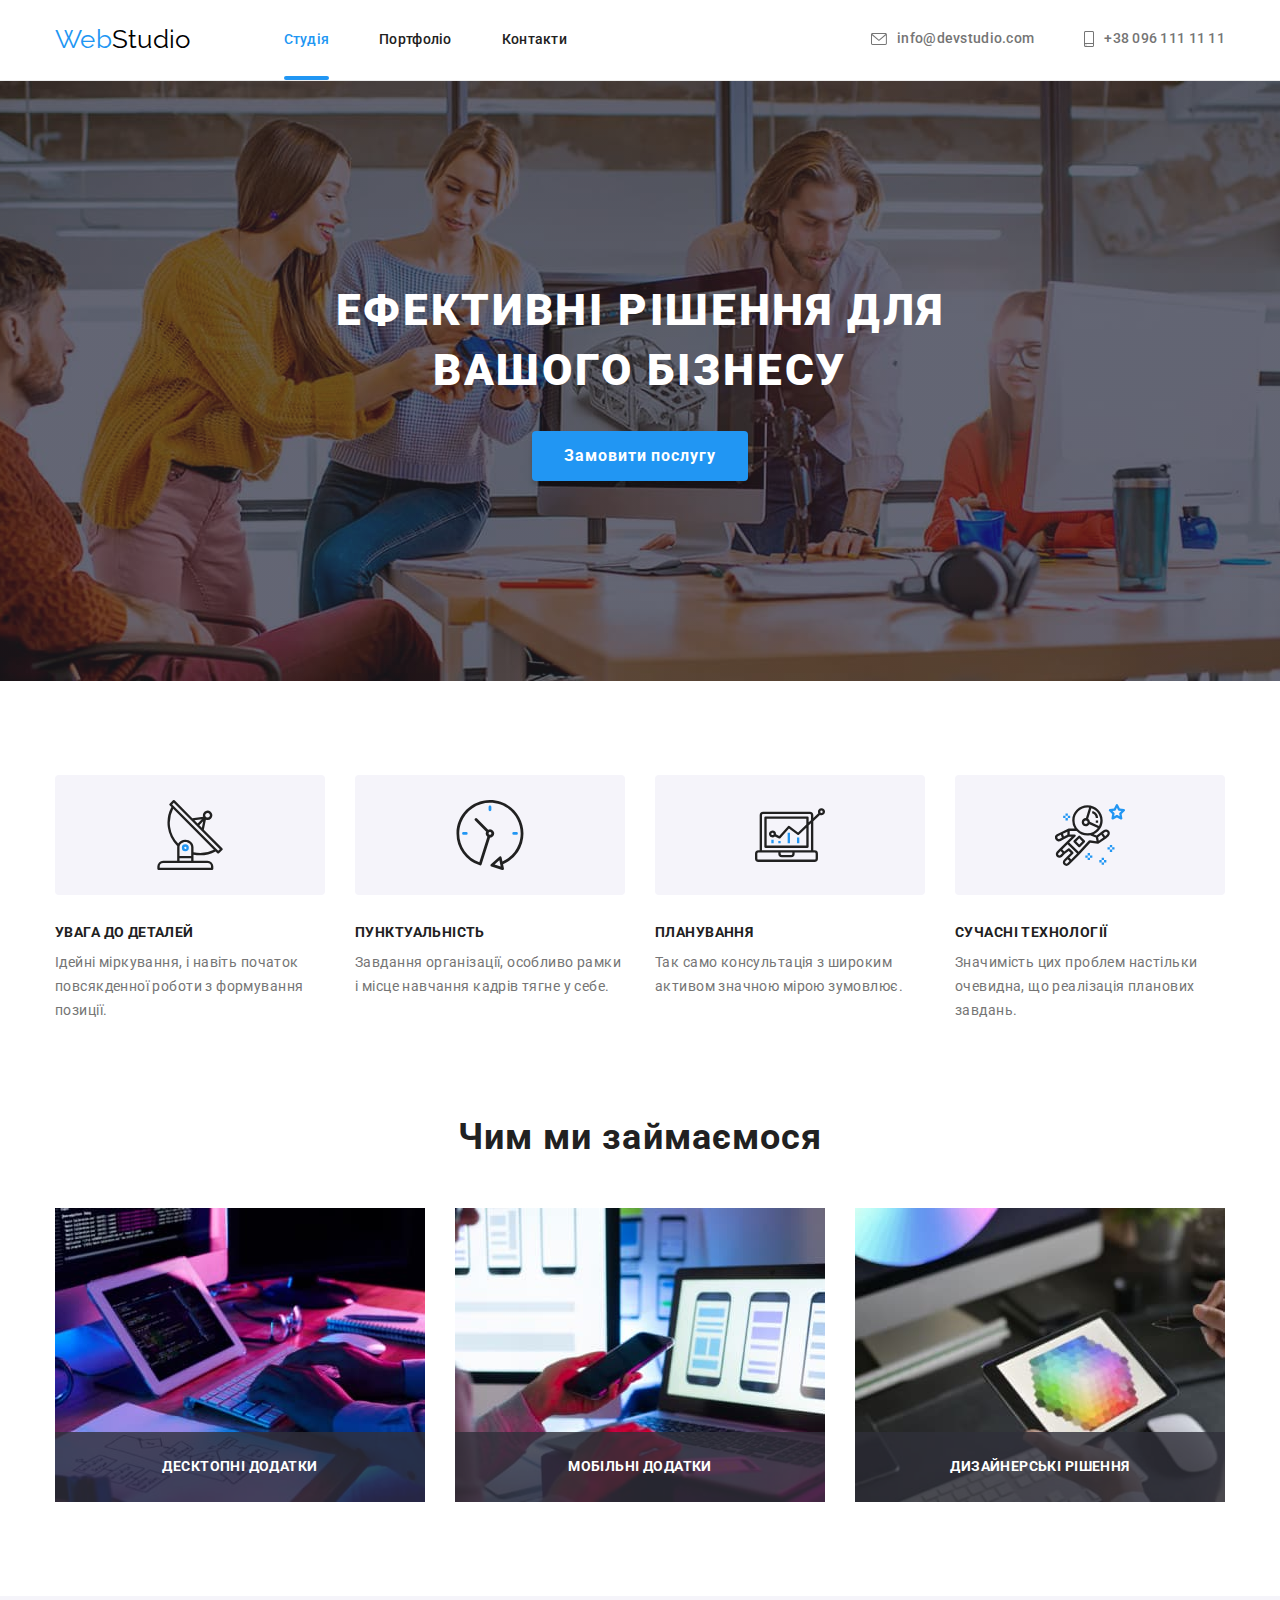
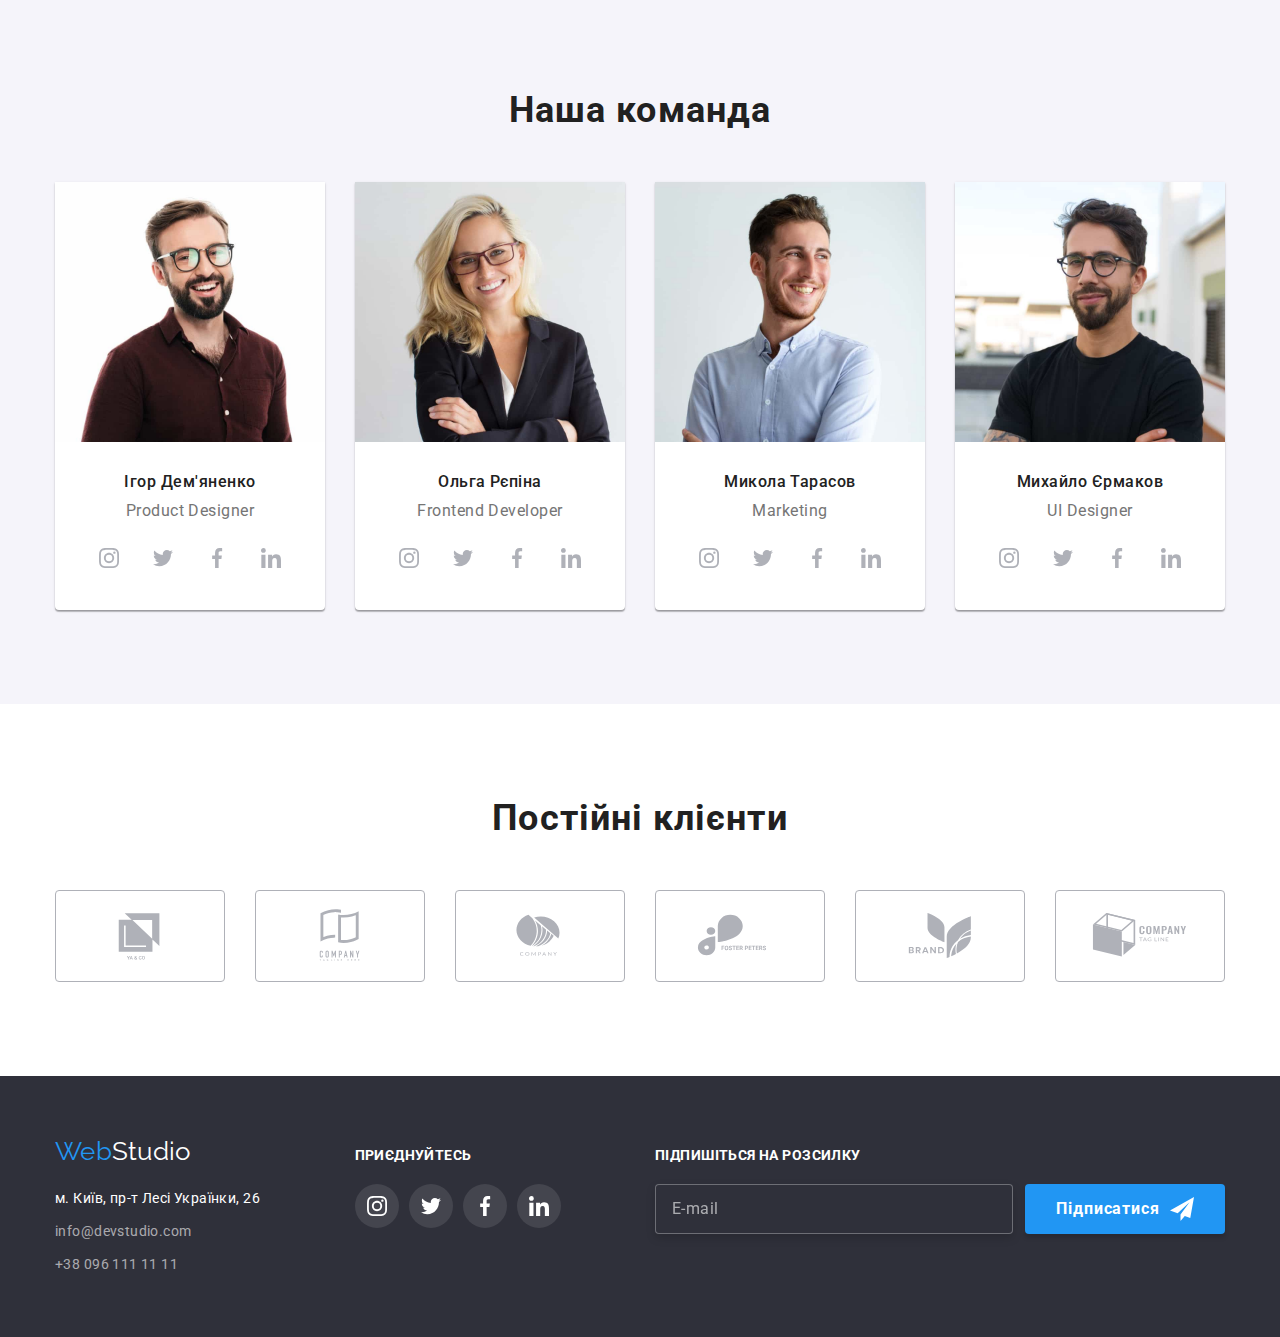
==== index.html @ d21a5d82 "Initial commit" ====
<!DOCTYPE html>
<html lang="uk">
  <head>
    <meta charset="UTF-8" />
    <meta http-equiv="X-UA-Compatible" content="IE=edge" />
    <meta name="viewport" content="width=device-width, initial-scale=1.0" />
    <link rel="preconnect" href="https://fonts.googleapis.com" />
    <link rel="preconnect" href="https://fonts.gstatic.com" crossorigin />
    <link
      href="https://fonts.googleapis.com/css2?family=Raleway:wght@700&family=Roboto:wght@400;500;700;900&display=swap"
      rel="stylesheet"
    />
    <link
      rel="stylesheet"
      href="https://cdn.jsdelivr.net/npm/modern-normalize@1.1.0/modern-normalize.min.css"
    />
    <link rel="stylesheet" href="css/styles.css" />
    <title lang="en">Webstudio</title>
  </head>
  <body>
    <header class="page-header">
      <div class="container header-container">
        <nav class="page-navigation">
          <a class="logo-second logo" href="./index.html"
            ><span class="logo-first">Web</span>Studio</a
          >
          <ul class="site-nav">
            <li class="site-nav-link">
              <a class="nav-link current" href="./index.html">Студія</a>
            </li>
            <li class="site-nav-link">
              <a class="nav-link" href="./portfolio.html">Портфоліо</a>
            </li>
            <li class="site-nav-link">
              <a class="nav-link" href="#contacts">Контакти</a>
            </li>
          </ul>
        </nav>
        <ul class="list contacts-container">
          <li class="auth-nav">
            <a class="contacts contact-mail" href="mailto:info@devstudio.com">
              <svg
                lang="en"
                aria-label="icon envelope"
                class="contacts-list-icon"
                width="16px"
                height="12px"
              >
                <use href="./images/sprite.svg#icon-envelope"></use>
              </svg>
              info@devstudio.com</a
            >
          </li>
          <li class="auth-nav">
            <a class="contacts contact-phone" href="tel:+380961111111">
              <svg
                lang="en"
                aria-label="icon smartphone"
                class="contacts-list-icon"
                width="10px"
                height="16px"
              >
                <use href="./images/sprite.svg#icon-smartphone"></use>
              </svg>
              +38 096 111 11 11</a
            >
          </li>
        </ul>
      </div>
    </header>
    <!--Основний контент-->
    <main>
      <section class="hero section">
        <div class="container">
          <h1 class="hero-title">Ефективні рішення для вашого бізнесу</h1>
          <button class="button" type="button" data-modal-open>Замовити послугу</button>
      </div>
      </section>
      <section class="benefits section">
        <div class="container">
          <h2 class="visually-hidden">Наші переваги</h2>
          <ul class="list list-benefits">
            <li class="benefits-item">
              <div class="benefits-list-icon">
                <svg
                  lang="en"
                  aria-label="icon antenna"
                  width="70px"
                  height="70px"
                >
                  <use href="./images/sprite.svg#icon-antenna"></use>
                </svg>
              </div>
              <h3 class="feature-title">Увага до деталей</h3>
              <p class="feature-text">
                Ідейні міркування, і навіть початок повсякденної роботи з
                формування позиції.
              </p>
            </li>
            <li class="benefits-item">
              <div class="benefits-list-icon">
                <svg
                  lang="en"
                  aria-label="icon clock"
                  width="70px"
                  height="70px"
                >
                  <use href="./images/sprite.svg#icon-clock"></use>
                </svg>
              </div>
              <h3 class="feature-title">Пунктуальність</h3>
              <p class="feature-text">
                Завдання організації, особливо рамки і місце навчання кадрів
                тягне у себе.
              </p>
            </li>
            <li class="benefits-item">
              <div class="benefits-list-icon">
                <svg
                  lang="en"
                  aria-label="icon diagram"
                  width="70px"
                  height="70px"
                >
                  <use href="./images/sprite.svg#icon-diagram"></use>
                </svg>
              </div>
              <h3 class="feature-title">Планування</h3>
              <p class="feature-text">
                Так само консультація з широким активом значною мірою зумовлює.
              </p>
            </li>
            <li class="benefits-item">
              <div class="benefits-list-icon">
                <svg
                  lang="en"
                  aria-label="icon astronaut"
                  width="70px"
                  height="70px"
                >
                  <use href="./images/sprite.svg#icon-astronaut"></use>
                </svg>
              </div>
              <h3 class="feature-title">Сучасні технології</h3>
              <p class="feature-text">
                Значимість цих проблем настільки очевидна, що реалізація
                планових завдань.
              </p>
            </li>
          </ul>
        </div>
      </section>
      <section class="about section">
        <div class="container">
          <h2 class="section-title">Чим ми займаємося</h2>
          <ul class="list list-about">
            <li class="list-label">
              <div class="label-bg">
                <img
                  class="image"
                  src="./images/img_1.jpg"
                  alt="development"
                  width="370"
                  height="294"
                />
                <p class="label-about">Десктопні додатки</p>
              </div>
            </li>
            <li class="list-label">
              <div class="label-bg">
                <img
                  class="image"
                  src="./images/img_2.jpg"
                  alt="applications"
                  width="370"
                  height="294"
                />
                <p class="label-about">Мобільні додатки</p>
              </div>
            </li>
            <li class="list-label">
              <div class="label-bg"><img
                class="image"
                src="./images/img_3.jpg"
                alt="color_circle"
                width="370"
                height="294"
              />
                <p class="label-about">Дизайнерські рішення</p>
                </div>
            </li>
          </ul>
        </div>
      </section>
      <section class="team section">
        <div class="container">
          <h2 class="section-title section-team">Наша команда</h2>
          <ul class="list team-card">
            <li class="main-title-list">
              <img
                class="img-team"
                src="./images/team_card_1.jpg"
                alt="product_designer"
                width="270"
                height="260"
              />
              <h3 class="list-team">Ігор Дем'яненко</h3>
              <p class="list-item" lang="en">Product Designer</p>
              <ul class="social-list list">
                <li class="social-list-item">
                  <a href="#" class="social-list-link">
                    <svg
                      lang="en"
                      aria-label="instagram icon"
                      class="social-list-icon"
                      width="20px"
                      height="20px"
                    >
                      <use href="./images/sprite.svg#icon-instagram"></use>
                    </svg>
                  </a>
                </li>
                <li class="social-list-item">
                  <a href="#" class="social-list-link">
                    <svg
                      lang="en"
                      aria-label="twitter icon"
                      class="social-list-icon"
                      width="20px"
                      height="20px"
                    >
                      <use href="./images/sprite.svg#icon-twitter"></use>
                    </svg>
                  </a>
                </li>
                <li class="social-list-item">
                  <a href="#" class="social-list-link">
                    <svg
                      lang="en"
                      aria-label="facebook icon"
                      class="social-list-icon"
                      width="20px"
                      height="20px"
                    >
                      <use href="./images/sprite.svg#icon-facebook"></use>
                    </svg>
                  </a>
                </li>
                <li class="social-list-item">
                  <a href="#" class="social-list-link">
                    <svg
                      lang="en"
                      aria-label="linkedin icon"
                      class="social-list-icon"
                      width="20px"
                      height="20px"
                    >
                      <use href="./images/sprite.svg#icon-linkedin"></use>
                    </svg>
                  </a>
                </li>
              </ul>
            </li>
            <li class="main-title-list">
              <img
                class="img-team"
                src="./images/team_card_2.jpg"
                alt="frontend_developer"
                width="270"
                height="260"
              />
              <h3 class="list-team">Ольга Рєпіна</h3>
              <p class="list-item" lang="en">Frontend Developer</p>
              <ul class="social-list list">
                <li class="social-list-item">
                  <a href="#" class="social-list-link">
                    <svg
                      lang="en"
                      aria-label="instagram icon"
                      class="social-list-icon"
                      width="20px"
                      height="20px"
                    >
                      <use href="./images/sprite.svg#icon-instagram"></use>
                    </svg>
                  </a>
                </li>
                <li class="social-list-item">
                  <a href="#" class="social-list-link">
                    <svg
                      lang="en"
                      aria-label="twitter icon"
                      class="social-list-icon"
                      width="20px"
                      height="20px"
                    >
                      <use href="./images/sprite.svg#icon-twitter"></use>
                    </svg>
                  </a>
                </li>
                <li class="social-list-item">
                  <a href="#" class="social-list-link">
                    <svg
                      lang="en"
                      aria-label="facebook icon"
                      class="social-list-icon"
                      width="20px"
                      height="20px"
                    >
                      <use href="./images/sprite.svg#icon-facebook"></use>
                    </svg>
                  </a>
                </li>
                <li class="social-list-item">
                  <a href="#" class="social-list-link">
                    <svg
                      lang="en"
                      aria-label="linkedin icon"
                      class="social-list-icon"
                      width="20px"
                      height="20px"
                    >
                      <use href="./images/sprite.svg#icon-linkedin"></use>
                    </svg>
                  </a>
                </li>
              </ul>
            </li>
            <li class="main-title-list">
              <img
                class="img-team"
                src="./images/team_card_3.jpg"
                alt="marketing"
                width="270"
                height="260"
              />
              <h3 class="list-team">Микола Тарасов</h3>
              <p class="list-item" lang="en">Marketing</p>
              <ul class="social-list list">
                <li class="social-list-item">
                  <a href="#" class="social-list-link">
                    <svg
                      lang="en"
                      aria-label="instagram icon"
                      class="social-list-icon"
                      width="20px"
                      height="20px"
                    >
                      <use href="./images/sprite.svg#icon-instagram"></use>
                    </svg>
                  </a>
                </li>
                <li class="social-list-item">
                  <a href="#" class="social-list-link">
                    <svg
                      lang="en"
                      aria-label="twitter icon"
                      class="social-list-icon"
                      width="20px"
                      height="20px"
                    >
                      <use href="./images/sprite.svg#icon-twitter"></use>
                    </svg>
                  </a>
                </li>
                <li class="social-list-item">
                  <a href="#" class="social-list-link">
                    <svg
                      lang="en"
                      aria-label="facebook icon"
                      class="social-list-icon"
                      width="20px"
                      height="20px"
                    >
                      <use href="./images/sprite.svg#icon-facebook"></use>
                    </svg>
                  </a>
                </li>
                <li class="social-list-item">
                  <a href="#" class="social-list-link">
                    <svg
                      lang="en"
                      aria-label="linkedin icon"
                      class="social-list-icon"
                      width="20px"
                      height="20px"
                    >
                      <use href="./images/sprite.svg#icon-linkedin"></use>
                    </svg>
                  </a>
                </li>
              </ul>
            </li>
            <li class="main-title-list">
              <img
                class="img-team"
                src="./images/team_card_4.jpg"
                alt="ui_designer"
                width="270"
                height="260"
              />
              <h3 class="list-team">Михайло Єрмаков</h3>
              <p class="list-item" lang="en">UI Designer</p>
              <ul class="social-list list">
                <li class="social-list-item">
                  <a href="#" class="social-list-link">
                    <svg
                      lang="en"
                      aria-label="instagram icon"
                      class="social-list-icon"
                      width="20px"
                      height="20px"
                    >
                      <use href="./images/sprite.svg#icon-instagram"></use>
                    </svg>
                  </a>
                </li>
                <li class="social-list-item">
                  <a href="#" class="social-list-link">
                    <svg
                      lang="en"
                      aria-label="twitter icon"
                      class="social-list-icon"
                      width="20px"
                      height="20px"
                    >
                      <use href="./images/sprite.svg#icon-twitter"></use>
                    </svg>
                  </a>
                </li>
                <li class="social-list-item">
                  <a href="#" class="social-list-link">
                    <svg
                      lang="en"
                      aria-label="facebook icon"
                      class="social-list-icon"
                      width="20px"
                      height="20px"
                    >
                      <use href="./images/sprite.svg#icon-facebook"></use>
                    </svg>
                  </a>
                </li>
                <li class="social-list-item">
                  <a href="#" class="social-list-link">
                    <svg
                      lang="en"
                      aria-label="linkedin icon"
                      class="social-list-icon"
                      width="20px"
                      height="20px"
                    >
                      <use href="./images/sprite.svg#icon-linkedin"></use>
                    </svg>
                  </a>
                </li>
              </ul>
            </li>
          </ul>
        </div>
      </section>
      <section class="clients section">
        <div class="container">
          <h2 class="section-title clients">Постійні клієнти</h2>
          <ul class="list clients-list">
            <li>
              <a href="#" class="clients-link">
                <svg
                  lang="en"
                  aria-label="icon logo"
                  class="clients-logo"
                  width="106px"
                  height="60px"
                >
                  <use href="./images/sprite.svg#icon-Logo"></use>
                </svg>
              </a>
            </li>
            <li>
              <a href="#" class="clients-link">
                <svg
                  lang="en"
                  aria-label="icon logo"
                  class="clients-logo"
                  width="106px"
                  height="60px"
                >
                  <use href="./images/sprite.svg#icon-Logo-1"></use>
                </svg>
              </a>
            </li>
            <li>
              <a href="#" class="clients-link">
                <svg
                  lang="en"
                  aria-label="icon logo"
                  class="clients-logo"
                  width="106px"
                  height="60px"
                >
                  <use href="./images/sprite.svg#icon-Logo-2"></use>
                </svg>
              </a>
            </li>
            <li>
              <a href="#" class="clients-link">
                <svg
                  lang="en"
                  aria-label="icon logo"
                  class="clients-logo"
                  width="106px"
                  height="60px"
                >
                  <use href="./images/sprite.svg#icon-Logo-3"></use>
                </svg>
              </a>
            </li>
            <li>
              <a href="#" class="clients-link">
                <svg
                  lang="en"
                  aria-label="icon logo"
                  class="clients-logo"
                  width="106px"
                  height="60px"
                >
                  <use href="./images/sprite.svg#icon-Logo-4"></use>
                </svg>
              </a>
            </li>
            <li>
              <a href="#" class="clients-link">
                <svg
                  lang="en"
                  aria-label="icon logo"
                  class="clients-logo"
                  width="106px"
                  height="60px"
                >
                  <use href="./images/sprite.svg#icon-Logo-5"></use>
                </svg>
              </a>
            </li>
          </ul>
        </div>
      </section>
    </main>
    <footer class="footer">
      <div class="container join">
        <div>
          <a class="logo-third logo-footer" href="./index.html"
            ><span class="logo-first">Web</span>Studio</a
          >
          <address>
            <ul class="list">
              <li class="address-list">
                <a
                  class="address"
                  href="https://goo.gl/maps/YGeonJ2yXtJ53WPk9"
                  target="_blank"
                  rel="noreferer noopener nofollow"
                  >м. Київ, пр-т Лесі Українки, 26</a
                >
              </li>
              <li class="address-list">
                <a class="address-contacts" href="mailto:info@devstudio.com"
                  >info@devstudio.com</a
                >
              </li>
              <li>
                <a
                  class="address-contacts phone-number"
                  href="tel:+380961111111"
                  >+38 096 111 11 11</a
                >
              </li>
            </ul>
          </address>
        </div>
        <div class="join-in">
          <p class="join-us">Приєднуйтесь</p>
          <ul class="list join-in-list">
            <li>
              <a href="#" class="social-list-link-footer">
                <svg
                  lang="en"
                  aria-label="instagram icon"
                  class="social-list-icon-join"
                  width="20px"
                  height="20px"
                >
                  <use href="./images/sprite.svg#icon-instagram"></use>
                </svg>
              </a>
            </li>
            <li>
              <a href="#" class="social-list-link-footer">
                <svg
                  lang="en"
                  aria-label="twitter icon"
                  class="social-list-icon-join"
                  width="20px"
                  height="20px"
                >
                  <use href="./images/sprite.svg#icon-twitter"></use>
                </svg>
              </a>
            </li>
            <li>
              <a href="#" class="social-list-link-footer">
                <svg
                  lang="en"
                  aria-label="facebook icon"
                  class="social-list-icon-join"
                  width="20px"
                  height="20px"
                >
                  <use href="./images/sprite.svg#icon-facebook"></use>
                </svg>
              </a>
            </li>
            <li>
              <a href="#" class="social-list-link-footer">
                <svg
                  lang="en"
                  aria-label="linkedin icon"
                  class="social-list-icon-join"
                  width="20px"
                  height="20px"
                >
                  <use href="./images/sprite.svg#icon-linkedin"></use>
                </svg>
              </a>
            </li>
          </ul>
        </div>
         <div>
          <p class="join-us">Підпишіться на розсилку</p>
        <form class="subcribe-form">
            <input type="email" 
            class="form-mail"
            name="e-mail"
            placeholder="E-mail"
            required>
          <div class="subscribe-btn">
         <button class="button-subscribe" type="submit">Підписатися
            <svg
                  lang="en"
                  aria-label="icon-icon-send"
                  class="icon-send"
                  width="24px"
                  height="24px"
                >
                  <use href="./images/sprite.svg#icon-icon-send"></use>
                  </svg>
                </button>
              </div>
            </form>
        </div>
    </footer>
    <div class="backdrop is-hidden" data-modal>
      <div class="modal">
        <button type="button" class="modal-close-btn" data-modal-close>
          <svg   lang="en"
                  aria-label="close button"
                  class="close-btn"
                  width="18px"
                  height="18px">
                <use href="./images/sprite.svg#icon-close-black"></use></svg>
        </button>
          <p class="feedback">Залиште свої дані, ми вам передзвонимо</p>
        <form class="modal-form">
          <label class="modal-form-line">
            <span class="modal-form-name">Ім'я</span>
            <span class="modal-wrapper">
            <input 
            type="text" 
            class="modal-form-input" 
            required pattern="[a-zA-Zа-яА-ЯіІїЇ]+"
            name="user-name">
            <svg  lang="en"
                  aria-label="icon person"
                  class="icon-modal-list"
                  width="18px"
                  height="18px">
              <use href="./images/sprite.svg#icon-person-black"></use>
            </svg>
          </span>
          </label>
          <label class="modal-form-line">
            <span class="modal-form-name">Телефон</span>
             <span class="modal-wrapper">
            <input 
            type="tel" 
            required pattern="[0-9]{3}-[0-9]{3}-[0-9]{2}-[0-9]{2}" 
            title="xxx-xxx-xx-xx"
            name="user-phone"
            class="modal-form-input">
            <svg lang="en"
                  aria-label="icon phone"
                  class="icon-modal-list"
                  width="18px"
                  height="18px">
              <use href="./images/sprite.svg#icon-phone-black"></use>
            </svg>
          </span>
          </label>
          <label class="modal-form-line">
            <span class="modal-form-name">Пошта</span>
             <span class="modal-wrapper">
            <input 
            type="email"
            name="user-mail"
            class="modal-form-input">
            <svg lang="en"
                  aria-label="icon mail"
                  class="icon-modal-list"
                  width="18px"
                  height="18px">
              <use href="./images/sprite.svg#icon-email-black"></use>
            </svg>
          </span>
          </label>
          <label class="modal-form-line modal-comment">
            <span class="modal-form-name">Коментар</span>
            <textarea 
            name="user-comment" 
            class="modal-form-comment" 
            placeholder="Введіть текст"
            ></textarea>
          </label>
          <label class="modal-form-check-line">
            <input type="checkbox" 
            class="modal-form-check"
            name="privacy-policy" required />
            <svg lang="en"
                  aria-label="icon checkbox"
                  class="icon-checkbox"
                  width="16px"
                  height="15px">
              <use class="icon-checkbox-modal" href="./images/sprite.svg#icon-vector"></use>
            </svg>
            <span class="privacy-agree">Погоджуюся з розсилкою та приймаю &nbsp;</span><a class="conditions-agreement" href="">Умови договору</a>
          </label>
          <button type="submit" class="modal-form-submit">Відправити</button>
        </form>
      </div>
    </div>
     <script src="./js/modal.js"></script>
  </body>
</html>
---- css/styles.css ----
:root {
  --main-color: #212121;
  --second-color: #757575;
  --third-color: #2196f3;
  --fourth-color: #ffffff;
  --fifth-color: #f5f4fa;
  --sixth-color: #000000;
  --seventh-color: #2f303a;
  --eighth-color: #188ce8;
  --border-header: #eeeeee;
  --icon-color: #afb1b8;
  --main-font-family: "Roboto", sans-serif;
  --main-font-weight: 500;
  --transition-duration: 250ms cubic-bezier(0.4, 0, 0.2, 1);
}

h1,
h2,
h3,
p {
  margin-top: 0;
  margin-bottom: 0;
}

ul {
  margin-top: 0;
  margin-bottom: 0;
  padding-left: 0;
}
body {
  font-family: var(--main-font-family);
  color: var(--main-color);
  background-color: var(--fourth-color);
  font-size: 14px;
  letter-spacing: 0.02em;
}

img {
  display: block;
  max-width: 100%;
  height: auto;
}

.container {
  width: 1200px;
  margin-left: auto;
  margin-right: auto;
  padding-left: 15px;
  padding-right: 15px;
}

.header-container {
  display: flex;
  align-items: center;
  /* justify-content: space-between; */
}

.page-header {
  padding-top: 24px;
  padding-bottom: 25px;
  border-bottom-width: 1px;
  border-bottom-style: solid;
  border-bottom-color: #ececec;
}

.contacts-container {
  margin-left: auto;
}

.section {
  padding-top: 94px;
  padding-bottom: 94px;
}

/*========================================= Logotype ========================================= */
.logo-first {
  color: var(--third-color);
}
.logo-second {
  color: var(--sixth-color);
}

.logo-third {
  color: var(--fourth-color);
}

.logo {
  margin-right: 93px;
}

.logo-first,
.logo-second,
.logo-third {
  text-decoration: none;
  font-family: "Raleway", sans-serif;
  font-size: 26px;
  line-height: 1.19;
}
.page-navigation,
.site-nav,
.contacts-container {
  display: flex;
  align-items: center;
}
/*  
.site-nav-link:not(:last-child) {
    margin-right: 50px;
}
*/
.contact-mail {
  margin-left: auto;
  margin-right: 50px;
}
.site-nav {
  column-gap: 50px;
}

/*========================================= Site navigation ========================================= */
.list,
.site-nav {
  accent-color: var(--third-color);
  list-style: none;
}

.nav-link,
.contacts {
  text-decoration: none;
  font-weight: var(--main-font-weight);
  line-height: 1.14;
}

.nav-link:hover,
.nav-link:focus,
.contacts:hover,
.contacts:focus,
.address-contacts:hover,
.address-contacts:focus {
  color: var(--third-color);
}

.site-nav .nav-link.current {
  color: var(--third-color);
}

.nav-link {
  position: relative;
  padding-bottom: 32px;
  color: var(--main-color);
  transition: color var(--transition-duration);
}

.nav-link.current::after {
  content: "";
  position: absolute;
  left: 0;
  bottom: -1px;
  display: block;
  width: 100%;
  height: 4px;
  background-color: var(--third-color);
  border-radius: 2px;
}

.contacts-list-icon {
  fill: currentColor;
  margin-right: 10px;
}

.contact-mail,
.contact-phone {
  display: flex;
  align-items: center;
  fill: currentColor;
  color: var(--second-color);
}
.auth-nav .contact-mail,
.auth-nav .contact-phone {
  transition: color var(--transition-duration);
}
.auth-nav .contact-phone:hover,
.auth-nav .contact-phone:focus {
  color: var(--third-color);
}

/*========================================= Hero ========================================= */
.hero {
  background-color: var(--seventh-color);
  background-image: linear-gradient(
      rgba(47, 48, 58, 0.4),
      rgba(47, 48, 58, 0.4)
    ),
    url("../images/hero.jpg");
  background-size: cover;
  text-align: center;
  padding: 200px 0;
  max-width: 1600px;
  height: 600px;
  margin-right: auto;
  margin-left: auto;
  background-repeat: no-repeat;
  background-position: center;
}

.hero-title {
  font-family: var(--main-font-family);
  font-weight: 900;
  font-size: 44px;
  line-height: 1.36;
  color: var(--fourth-color);
  text-align: center;
  letter-spacing: 0.06em;
  text-transform: uppercase;
  margin-bottom: 30px;
  width: 696px;
  margin-left: auto;
  margin-right: auto;
}

.button {
  font-family: inherit;
  cursor: pointer;
  font-family: var(--main-font-family);
  font-weight: 700;
  font-size: 16px;
  line-height: 1.88;
  color: var(--fourth-color);
  letter-spacing: 0.06em;
  background-color: var(--third-color);
  margin: 0 auto;
  width: 216px;
  height: 50px;
  box-shadow: 0px 4px 4px rgba(0, 0, 0, 0.15);
  border-radius: 4px;
  border: none;
  transition: background-color var(--transition-duration);
}

.button:hover,
.button:focus {
  background-color: var(--eighth-color);
}
.visually-hidden {
  position: absolute;
  white-space: nowrap;
  width: 1px;
  height: 1px;
  overflow: hidden;
  border: 0;
  padding: 0;
  clip: rect(0 0 0 0);
  clip-path: inset(50%);
  margin: -1px;
}

/*========================================= Main content 1st page =========================================*/
.feature-title {
  font-size: 14px;
  line-height: 1.14;
  letter-spacing: 0.03em;
  text-transform: uppercase;
  margin-bottom: 10px;
}
.feature-text {
  line-height: 1.71;
  color: var(--second-color);
  letter-spacing: 0.03em;
}
.label-bg {
  position: relative;
}

/* .label-about {
  position: absolute;
  top: 64%;
  left: 50%;
  width: 100%;
  height: 70px;
  padding-top: 27px;
  background: rgba(47, 48, 58, 0.8);
  transform: translate(-50%, 50%);
  font-weight: 700;
  line-height: 1.14;
  text-align: center;
  letter-spacing: 0.03em;
  text-transform: uppercase;
  color: var(--fourth-color);
} */

.label-about {
  display: flex;
  align-items: center;
  justify-content: center;
  position: absolute;
  left: 0;
  bottom: 0;
  width: 100%;
  height: 70px;
  background: rgba(47, 48, 58, 0.8);
  font-weight: 700;
  line-height: 1.14;
  text-align: center;
  letter-spacing: 0.03em;
  text-transform: uppercase;
  color: var(--fourth-color);
}
.team {
  background-color: var(--fifth-color);
}
.section-title {
  font-size: 36px;
  line-height: 1.16;
  text-align: center;
  letter-spacing: 0.03em;
  margin-bottom: 50px;
}

.main-title-list {
  background-color: var(--fourth-color);
  box-shadow: 0px 1px 3px rgba(0, 0, 0, 0.12), 0px 1px 1px rgba(0, 0, 0, 0.14),
    0px 2px 1px rgba(0, 0, 0, 0.2);
  border-radius: 0px 0px 4px 4px;
}
.list-about {
  display: flex;
  flex-wrap: wrap;
  gap: 30px;
}

.list-team {
  font-weight: var(--main-font-weight);
  font-size: 16px;
  line-height: 1.19;
  text-align: center;
  letter-spacing: 0.03em;
  padding-top: 30px;
}
.list-item {
  font-size: 16px;
  line-height: 1.19;
  letter-spacing: 0.03em;
  text-align: center;
  color: var(--second-color);
  margin-top: 10px;
  margin-bottom: 16px;
}

.about {
  padding-top: 0;
}

.list-benefits {
  display: flex;
  gap: 30px;
}
.benefits-item {
  width: 270px;
}

.benefits-list-icon {
  display: flex;
  justify-content: center;
  align-items: center;
  width: 270px;
  height: 120px;
  background-color: var(--fifth-color);
  border-radius: 4px;
  margin-bottom: 30px;
}
.team-card {
  display: flex;
  justify-content: space-between;
  gap: 30px;
}

.social-list {
  display: flex;
  justify-content: center;
  column-gap: 10px;
  padding-bottom: 30px;
}

.social-list-link {
  display: flex;
  align-items: center;
  justify-content: center;
  height: 44px;
  width: 44px;
  border-radius: 50%;
  background-color: var(--fourth-color);
  transition: background-color var(--transition-duration);
  /* box-shadow: 0 4px 4px rgba(0, 0, 0, 0.25), 0 4px 4px rgba(0, 0, 0, 0.25); */
}

.social-list-link:hover,
.social-list-link:focus {
  background-color: var(--third-color);
}

.social-list-icon {
  fill: var(--icon-color);
  transition: fill var(--transition-duration);
}

.social-list-link:hover .social-list-icon,
.social-list-link:focus .social-list-icon {
  fill: var(--fourth-color);
}

.clients-list {
  display: flex;
  justify-content: center;
  align-items: center;
  gap: 30px;
}
.clients-link {
  display: flex;
  justify-content: center;
  align-items: center;
  width: 170px;
  height: 92px;
  border: 1px solid;
  border-color: var(--icon-color);
  border-radius: 4px;
  transition: border-color var(--transition-duration);
}
.clients-link:hover,
.clients-link:focus {
  border-color: var(--third-color);
}

.clients-logo {
  color: var(--icon-color);
  fill: currentColor;
  transition: fill var(--transition-duration);
}
.clients-link:hover .clients-logo,
.clients-link:focus .clients-logo {
  fill: var(--third-color);
}

/* .social-list-link:hover .social-list-icon,
.social-list-link:focus .social-list-icon {
  fill: var(--fourth-color);
} */

/* =========================== Another methods ================= */
/* .benefits-item {
  display: flex;
}
.benefits-item {
  width: calc((100% - 90px) / 4);
}
.benefits-item:not(:nth-last-child(3n)) {
  margin-right: 30px;
} */

/*========================================= Main content 2nd page ========================================= */

.btn-list {
  cursor: pointer;
  border: none;
  font-family: inherit;
  font-weight: var(--main-font-weight);
  font-size: 16px;
  line-height: 1.62;
  letter-spacing: 0.03em;
  background-color: var(--fifth-color);
  border-radius: 4px;
  padding: 6px 22px;
  transition: color var(--transition-duration),
    background-color var(--transition-duration),
    box-shadow var(--transition-duration);
}

.button-item {
  display: flex;
  flex-wrap: wrap;
  justify-content: center;
  gap: 8px;
  margin-bottom: 50px;
}

.btn-list:hover,
.btn-list:focus,
.btn-list.active {
  color: var(--fourth-color);
  background-color: var(--third-color);
  box-shadow: 0 4px 4px rgba(0, 0, 0, 0.25), 0 4px 4px rgba(0, 0, 0, 0.25);
}

.portfolio-list {
  display: flex;
  flex-wrap: wrap;
  gap: 30px;
}

.project-main {
  font-size: 18px;
  line-height: 2;
  letter-spacing: 0.06em;
  padding-top: 20px;
  padding-left: 24px;
  padding-right: 24px;
  margin-bottom: 4px;
}

.project-text {
  font-size: 16px;
  line-height: 1.88;
  letter-spacing: 0.03em;
  color: var(--second-color);
  padding-left: 24px;
  padding-right: 24px;
  padding-bottom: 20px;
}

.portfolio-card {
  cursor: pointer;
  border: 1px solid var(--border-header);
  width: 370px;
  transition: box-shadow var(--transition-duration);
}
.portfolio-card:hover {
  box-shadow: 0 4px 4px rgba(0, 0, 0, 0.25), 0 4px 4px rgba(0, 0, 0, 0.25);
}
.card-wrapper {
  position: relative;
  overflow: hidden;
}
.portfolio-overlay {
  position: absolute;
  top: 0;
  left: 0;
  background-color: rgba(33, 150, 243, 0.9);
  color: var(--fourth-color);
  font-size: 18px;
  line-height: 1.56;
  letter-spacing: 0.03em;
  padding: 63px 24px;
  height: 101%;
  width: 100%;
  /* overflow: auto; */
  transform: translateY(100%);
  transition: transform var(--transition-duration);
}
.portfolio-card:hover .portfolio-overlay {
  transform: translateY(0%);
}
/*========================================= Footer ========================================= */
.footer {
  background-color: var(--seventh-color);
  padding-top: 60px;
  padding-bottom: 60px;
}

.logo-footer {
  display: block;
  margin-bottom: 20px;
}

.address-list {
  margin-bottom: 9px;
}
.address {
  text-decoration: none;
  font-style: normal;
  line-height: 1.71;
  letter-spacing: 0.03em;
  color: var(--fourth-color);
}

.address-contacts {
  text-decoration: none;
  font-style: normal;
  line-height: 1.71;
  letter-spacing: 0.03em;
  color: rgba(255, 255, 255, 0.6);
  transition: var(--transition-duration);
}

.title-join {
  line-height: 1.14;
  font-size: 16px;
  text-transform: uppercase;
  letter-spacing: 0.03em;
  color: var(--fourth-color);
  margin-bottom: 20px;
}
.join {
  display: flex;
  align-items: baseline;
  justify-content: space-between;
}
.join-in-list {
  display: flex;
  justify-content: center;
  align-items: center;
}

/* .join-in {
  margin-left: 70px;
  margin-right: 93px;
} */
.join-in-list {
  display: flex;
  justify-content: center;
  column-gap: 10px;
}
.social-list-icon-join {
  fill: var(--fourth-color);
  transition: fill var(--transition-duration);
}
.social-list-link-footer {
  display: flex;
  align-items: center;
  justify-content: center;
  height: 44px;
  width: 44px;
  border-radius: 50%;
  background-color: rgba(255, 255, 255, 0.1);
  transition: background-color var(--transition-duration);
}

.social-list-link-footer:hover,
.social-list-link-footer:focus {
  background-color: var(--third-color);
}
.social-list-link-footer:hover .social-list-icon-join,
.social-list-link-footer:focus .social-list-icon-join {
  fill: var(--fourth-color);
}

/*========================================= SUBSCRIBE ========================================= */
.join-us {
  font-weight: 700;
  line-height: 1.14;
  letter-spacing: 0.03em;
  text-transform: uppercase;
  color: var(--fourth-color);
  margin-bottom: 20px;
}
.subcribe-form {
  display: flex;
  align-items: center;
}

.form-mail {
  width: 358px;
  height: 50px;
  color: var(--fourth-color);
  border: 1px solid rgba(255, 255, 255, 0.3);
  filter: drop-shadow(0px 4px 4px rgba(0, 0, 0, 0.15));
  border-radius: 4px;
  background-color: var(--seventh-color);
  padding-left: 16px;
  outline: none;
}

.form-mail::placeholder {
  font-weight: 400;
  font-size: 16px;
  line-height: 1.25;
  letter-spacing: 0.03em;
  color: rgba(255, 255, 255, 0.6);
}

/* .subscribe-mail input {
  background-color: var(--seventh-color);
} */
.icon-send {
  fill: var(--fourth-color);
  margin-left: 10px;
}
.button-subscribe {
  cursor: pointer;
  display: flex;
  align-items: center;
  justify-content: center;
  font-weight: 700;
  font-size: 16px;
  line-height: 1.88;
  letter-spacing: 0.06em;
  margin-left: 12px;
  color: var(--fourth-color);
  background-color: var(--third-color);
  width: 200px;
  height: 50px;
  box-shadow: 0px 4px 4px rgba(0, 0, 0, 0.15);
  border-radius: 4px;
  border: none;
  transition: background-color var(--transition-duration);
}
.button-subscribe:hover,
.button-subscribe:focus {
  background-color: var(--eighth-color);
}

/*========================================= Backdrop========================================= */
.backdrop {
  position: fixed;
  z-index: 100;
  height: 100%;
  width: 100%;
  top: 0;
  left: 0;
  background-color: rgba(0, 0, 0, 0.2);
  transition: opacity var(--transition-duration),
    visibility var(--transition-duration);
}
.backdrop.is-hidden {
  visibility: hidden;
  pointer-events: none;
  opacity: 0;
}
/*========================================= Modal window ========================================= */
.modal {
  position: absolute;
  top: 50%;
  left: 50%;
  transform: translate(-50%, -50%);
  width: 528px;
  height: 581px;
  padding: 40px;
  background-color: var(--fourth-color);
  box-shadow: 0px 1px 3px rgba(0, 0, 0, 0.12), 0px 1px 1px rgba(0, 0, 0, 0.14),
    0px 2px 1px rgba(0, 0, 0, 0.2);
  border-radius: 4px;
}
.modal-close-btn {
  position: absolute;
  top: 8px;
  right: 8px;
  display: flex;
  align-items: center;
  justify-content: center;
  background-color: transparent;
  border: 1px solid rgba(0, 0, 0, 0.1);
  border-radius: 50%;
  width: 30px;
  height: 30px;
  cursor: pointer;
}
.close-btn {
  fill: var(--sixth-color);
  transition: fill var(--transition-duration);
}
.close-btn:hover,
.close-btn:focus {
  fill: var(--third-color);
}

/*========================================= Modal form ========================================= */

.modal-form-check-line {
  display: flex;
  align-items: center;
  justify-content: center;
  margin-bottom: 30px;
}

.feedback {
  font-weight: 700;
  font-size: 20px;
  line-height: 1.15;
  text-align: center;
  letter-spacing: 0.03em;
  color: var(--main-color);
  margin-bottom: 12px;
}

.modal-form {
  display: flex;
  flex-direction: column;
}

.modal-form-input {
  width: 100%;
  border: 1px solid rgba(33, 33, 33, 0.2);
  border-radius: 4px;
  height: 40px;
  padding-left: 42px;
  transition: border-color var(--transition-duration);
  cursor: pointer;
  outline: none;
  outline: none;
}
.modal-form-name {
  font-size: 12px;
  line-height: 1.17;
  letter-spacing: 0.01em;
  color: var(--second-color);
  margin-bottom: 4px;
  display: block;
}

.modal-form-line {
  margin-bottom: 10px;
}
.privacy-agree {
  font-size: 14px;
  line-height: 1.71;
  letter-spacing: 0.03em;
  color: var(--second-color);
}

.conditions-agreement {
  line-height: 1.71;
  letter-spacing: 0.03em;
  color: var(--third-color);
}
.modal-wrapper {
  position: relative;
  display: block;
}

.icon-modal-list {
  position: absolute;
  top: 50%;
  left: 12px;
  transform: translateY(-50%);
  fill: var(--main-color);
  transition: fill var(--transition-duration);
}

.modal-form-input:focus + .icon-modal-list {
  fill: var(--third-color);
}

.modal-form-input:focus {
  border-color: var(--third-color);
}
.modal-form-comment {
  width: 100%;
  height: 120px;
  padding: 12px 16px;
  border: 1px solid rgba(33, 33, 33, 0.2);
  border-radius: 4px;
  resize: none;
  transition: border-color var(--transition-duration);
  outline: none;
  display: block;
}

.modal-comment {
  margin-bottom: 20px;
}
.modal-form-comment::placeholder {
  font-weight: 400;
  font-size: 12px;
  line-height: 1.17;
  letter-spacing: 0.01em;
  color: rgba(117, 117, 117, 0.5);
}
.modal-form-comment:focus {
  border-color: var(--third-color);
}
.icon-checkbox {
  cursor: pointer;
  border: 2px solid var(--main-color);
  border-radius: 2px;
  margin-right: 8.38px;
}
.icon-checkbox-modal {
  display: none;
}
.modal-form-check:checked + .icon-checkbox {
  background-color: var(--third-color);
}
.modal-form-check {
  appearance: none;
  position: absolute;
}
.modal-form-check:checked + .icon-checkbox .icon-checkbox-modal {
  display: block;
  fill: var(--fourth-color);
}
.modal-form-check:checked + .icon-checkbox {
  border-color: var(--third-color);
}

.modal-form-submit {
  background-color: var(--third-color);
  box-shadow: 0px 4px 4px rgba(0, 0, 0, 0.15);
  border-radius: 4px;
  height: 50px;
  width: 200px;
  border: none;
  font-weight: 700;
  font-size: 16px;
  line-height: 1.88;
  align-items: center;
  text-align: center;
  letter-spacing: 0.06em;
  color: #ffffff;
  cursor: pointer;
  align-self: center;
  transition: background-color var(--transition-duration);
}

.modal-form-submit:hover,
.modal-form-submit:focus {
  background-color: var(--eighth-color);
}
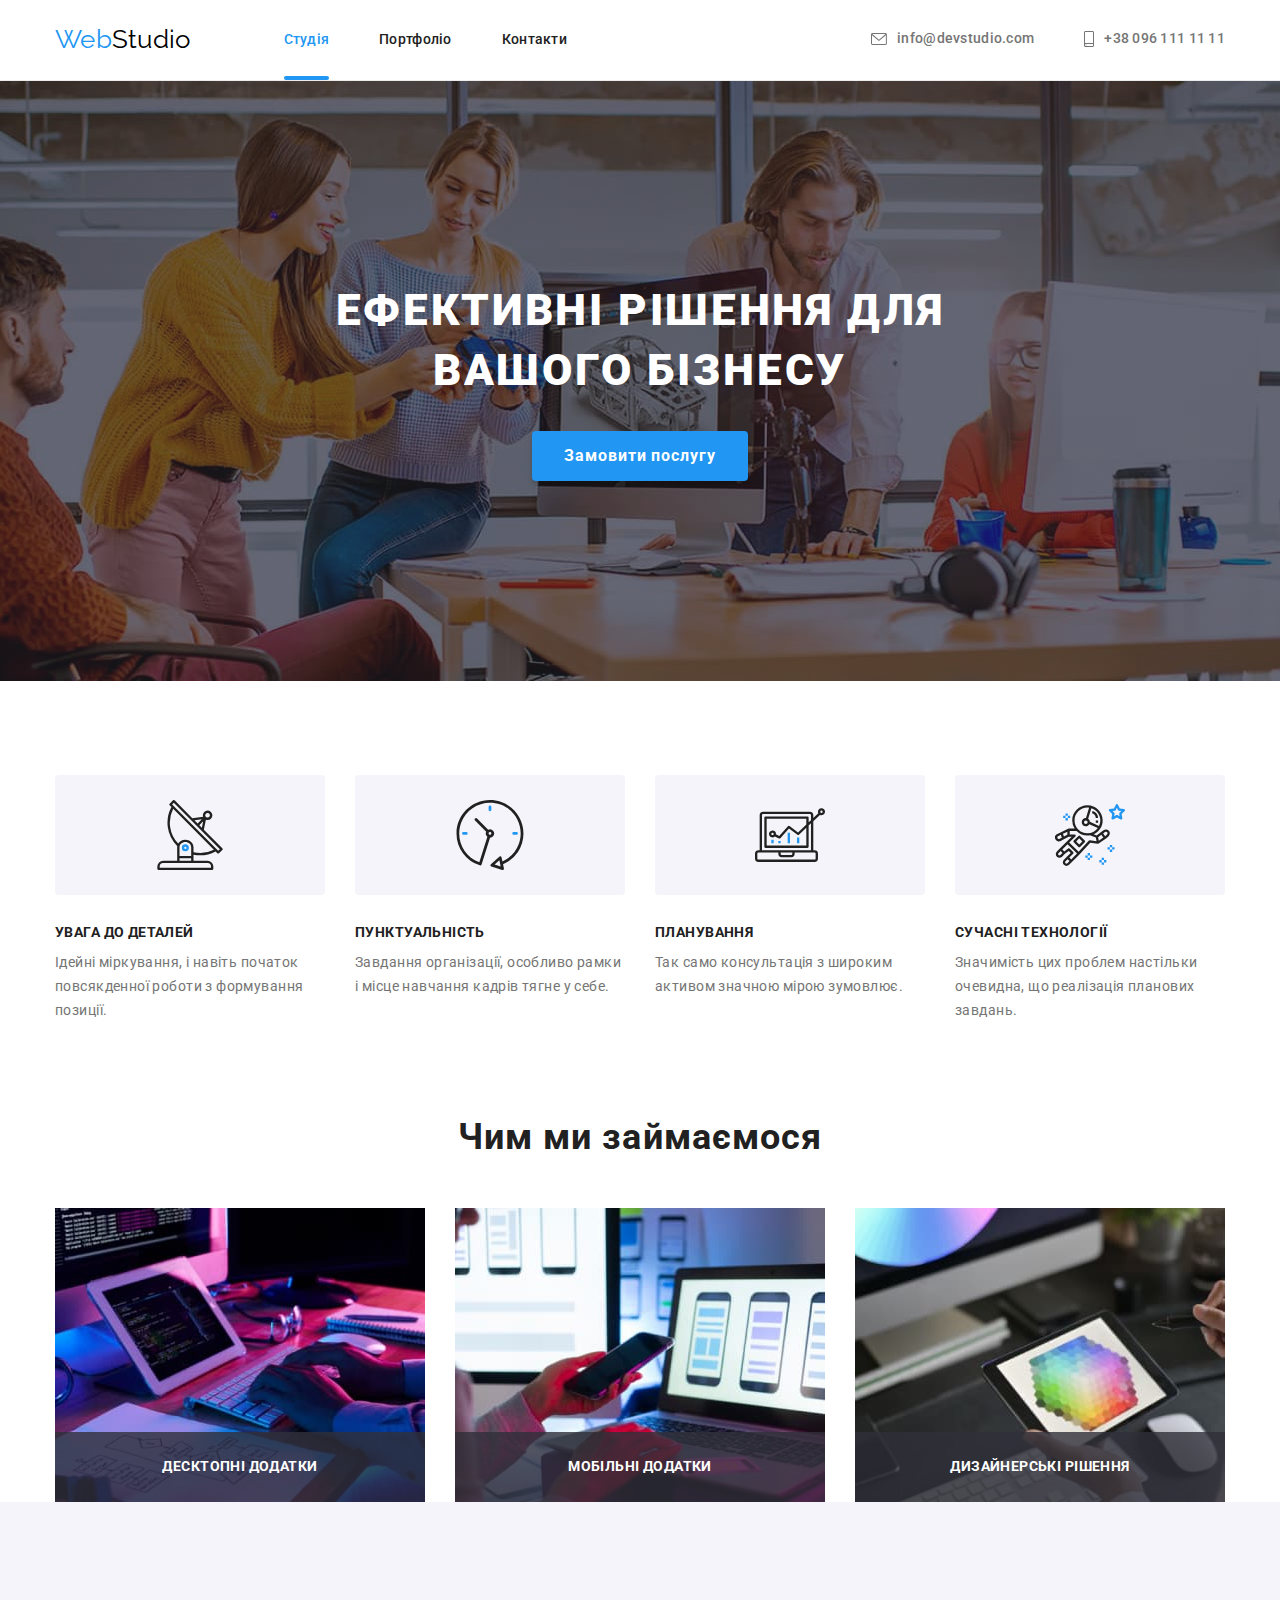
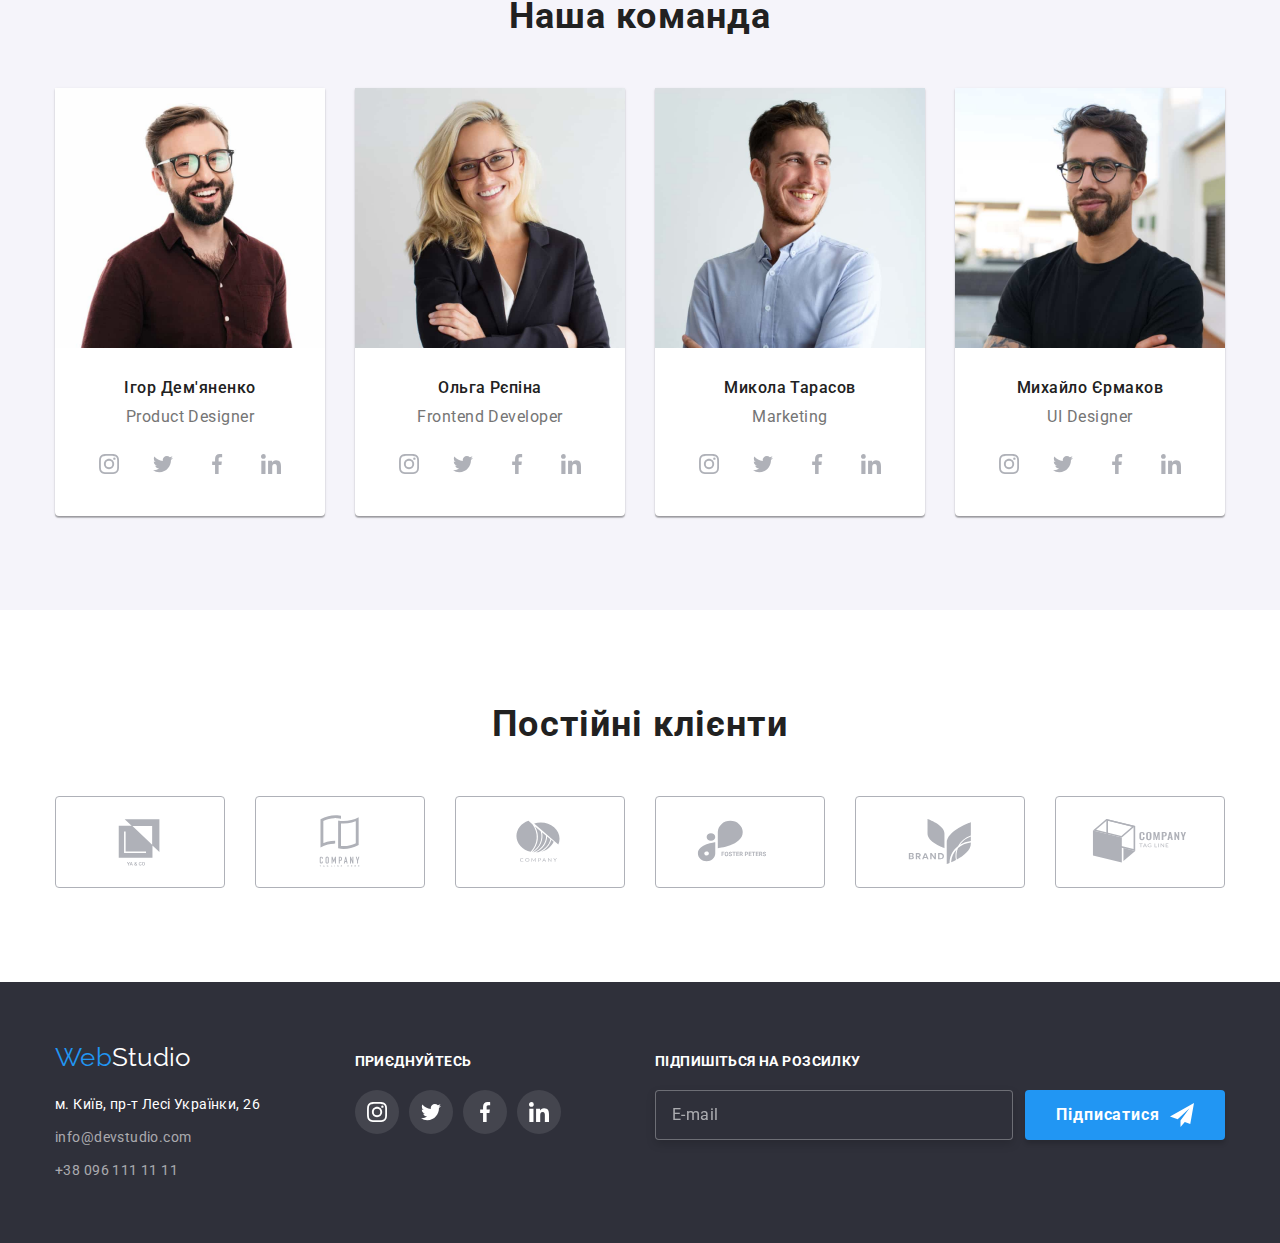
==== commit 58617f5d: "fixed-bem-and-sass" ====
--- a/index.html
+++ b/index.html
@@ -14,35 +14,35 @@
       rel="stylesheet"
       href="https://cdn.jsdelivr.net/npm/modern-normalize@1.1.0/modern-normalize.min.css"
     />
-    <link rel="stylesheet" href="css/styles.css" />
+    <link rel="stylesheet" href="css/main.min.css" />
     <title lang="en">Webstudio</title>
   </head>
   <body>
     <header class="page-header">
       <div class="container header-container">
         <nav class="page-navigation">
-          <a class="logo-second logo" href="./index.html"
-            ><span class="logo-first">Web</span>Studio</a
+          <a class="logo logo__header page-navigation__logo" href="./index.html"
+            ><span class="logo__general">Web</span>Studio</a
           >
-          <ul class="site-nav">
-            <li class="site-nav-link">
-              <a class="nav-link current" href="./index.html">Студія</a>
-            </li>
-            <li class="site-nav-link">
-              <a class="nav-link" href="./portfolio.html">Портфоліо</a>
-            </li>
-            <li class="site-nav-link">
-              <a class="nav-link" href="#contacts">Контакти</a>
+          <ul class="nav-list">
+            <li class="nav-list__item">
+              <a class="nav-list__link current" href="./index.html">Студія</a>
+            </li>
+            <li class="nav-list__item">
+              <a class="nav-list__link" href="./portfolio.html">Портфоліо</a>
+            </li>
+            <li class="nav-list__item">
+              <a class="nav-list__link" href="#contacts">Контакти</a>
             </li>
           </ul>
         </nav>
-        <ul class="list contacts-container">
-          <li class="auth-nav">
-            <a class="contacts contact-mail" href="mailto:info@devstudio.com">
+        <ul class="list contacts-list">
+          <li>
+            <a class="contacts contacts-list__mail" href="mailto:info@devstudio.com">
               <svg
                 lang="en"
                 aria-label="icon envelope"
-                class="contacts-list-icon"
+                class="contacts-list__icon"
                 width="16px"
                 height="12px"
               >
@@ -51,12 +51,12 @@
               info@devstudio.com</a
             >
           </li>
-          <li class="auth-nav">
-            <a class="contacts contact-phone" href="tel:+380961111111">
+          <li>
+            <a class="contacts contacts-list__phone" href="tel:+380961111111">
               <svg
                 lang="en"
                 aria-label="icon smartphone"
-                class="contacts-list-icon"
+                class="contacts-list__icon"
                 width="10px"
                 height="16px"
               >
@@ -72,16 +72,16 @@
     <main>
       <section class="hero section">
         <div class="container">
-          <h1 class="hero-title">Ефективні рішення для вашого бізнесу</h1>
+          <h1 class="hero__title">Ефективні рішення для вашого бізнесу</h1>
           <button class="button" type="button" data-modal-open>Замовити послугу</button>
       </div>
       </section>
       <section class="benefits section">
         <div class="container">
           <h2 class="visually-hidden">Наші переваги</h2>
-          <ul class="list list-benefits">
-            <li class="benefits-item">
-              <div class="benefits-list-icon">
+          <ul class="list benefits-list">
+            <li class="benefits-list__item">
+              <div class="benefits-list__icon">
                 <svg
                   lang="en"
                   aria-label="icon antenna"
@@ -91,14 +91,14 @@
                   <use href="./images/sprite.svg#icon-antenna"></use>
                 </svg>
               </div>
-              <h3 class="feature-title">Увага до деталей</h3>
-              <p class="feature-text">
+              <h3 class="benefits-list__title">Увага до деталей</h3>
+              <p class="benefits-list__text">
                 Ідейні міркування, і навіть початок повсякденної роботи з
                 формування позиції.
               </p>
             </li>
-            <li class="benefits-item">
-              <div class="benefits-list-icon">
+            <li class="benefits-list__item">
+              <div class="benefits-list__icon">
                 <svg
                   lang="en"
                   aria-label="icon clock"
@@ -108,14 +108,14 @@
                   <use href="./images/sprite.svg#icon-clock"></use>
                 </svg>
               </div>
-              <h3 class="feature-title">Пунктуальність</h3>
-              <p class="feature-text">
+              <h3 class="benefits-list__title">Пунктуальність</h3>
+              <p class="benefits-list__text">
                 Завдання організації, особливо рамки і місце навчання кадрів
                 тягне у себе.
               </p>
             </li>
-            <li class="benefits-item">
-              <div class="benefits-list-icon">
+            <li class="benefits-list__item">
+              <div class="benefits-list__icon">
                 <svg
                   lang="en"
                   aria-label="icon diagram"
@@ -125,13 +125,13 @@
                   <use href="./images/sprite.svg#icon-diagram"></use>
                 </svg>
               </div>
-              <h3 class="feature-title">Планування</h3>
-              <p class="feature-text">
+              <h3 class="benefits-list__title">Планування</h3>
+              <p class="benefits-list__text">
                 Так само консультація з широким активом значною мірою зумовлює.
               </p>
             </li>
-            <li class="benefits-item">
-              <div class="benefits-list-icon">
+            <li class="benefits-list__item">
+              <div class="benefits-list__icon">
                 <svg
                   lang="en"
                   aria-label="icon astronaut"
@@ -141,8 +141,8 @@
                   <use href="./images/sprite.svg#icon-astronaut"></use>
                 </svg>
               </div>
-              <h3 class="feature-title">Сучасні технології</h3>
-              <p class="feature-text">
+              <h3 class="benefits-list__title">Сучасні технології</h3>
+              <p class="benefits-list__text">
                 Значимість цих проблем настільки очевидна, що реалізація
                 планових завдань.
               </p>
@@ -150,43 +150,43 @@
           </ul>
         </div>
       </section>
-      <section class="about section">
+      <section>
         <div class="container">
           <h2 class="section-title">Чим ми займаємося</h2>
-          <ul class="list list-about">
-            <li class="list-label">
-              <div class="label-bg">
+          <ul class="list business-list">
+            <li>
+              <div class="business-list__bg">
                 <img
-                  class="image"
+                  class="business-list__image"
                   src="./images/img_1.jpg"
                   alt="development"
                   width="370"
                   height="294"
                 />
-                <p class="label-about">Десктопні додатки</p>
+                <p class="business-list__about">Десктопні додатки</p>
               </div>
             </li>
-            <li class="list-label">
-              <div class="label-bg">
+            <li>
+              <div class="business-list__bg">
                 <img
-                  class="image"
+                  class="business-list__image"
                   src="./images/img_2.jpg"
                   alt="applications"
                   width="370"
                   height="294"
                 />
-                <p class="label-about">Мобільні додатки</p>
+                <p class="business-list__about">Мобільні додатки</p>
               </div>
             </li>
-            <li class="list-label">
-              <div class="label-bg"><img
-                class="image"
+            <li>
+              <div class="business-list__bg"><img
+                class="business-list__image"
                 src="./images/img_3.jpg"
                 alt="color_circle"
                 width="370"
                 height="294"
               />
-                <p class="label-about">Дизайнерські рішення</p>
+                <p class="business-list__about">Дизайнерські рішення</p>
                 </div>
             </li>
           </ul>
@@ -196,23 +196,23 @@
         <div class="container">
           <h2 class="section-title section-team">Наша команда</h2>
           <ul class="list team-card">
-            <li class="main-title-list">
+            <li class="team-card__list">
               <img
-                class="img-team"
+                class="team-card__img"
                 src="./images/team_card_1.jpg"
                 alt="product_designer"
                 width="270"
                 height="260"
               />
-              <h3 class="list-team">Ігор Дем'яненко</h3>
-              <p class="list-item" lang="en">Product Designer</p>
+              <h3 class="team__member">Ігор Дем'яненко</h3>
+              <p class="team__position" lang="en">Product Designer</p>
               <ul class="social-list list">
-                <li class="social-list-item">
-                  <a href="#" class="social-list-link">
+                <li class="social-list__item">
+                  <a href="#" class="social-list__link">
                     <svg
                       lang="en"
                       aria-label="instagram icon"
-                      class="social-list-icon"
+                      class="social-list__icon"
                       width="20px"
                       height="20px"
                     >
@@ -220,12 +220,12 @@
                     </svg>
                   </a>
                 </li>
-                <li class="social-list-item">
-                  <a href="#" class="social-list-link">
+                <li class="social-list__item">
+                  <a href="#" class="social-list__link">
                     <svg
                       lang="en"
                       aria-label="twitter icon"
-                      class="social-list-icon"
+                      class="social-list__icon"
                       width="20px"
                       height="20px"
                     >
@@ -233,12 +233,12 @@
                     </svg>
                   </a>
                 </li>
-                <li class="social-list-item">
-                  <a href="#" class="social-list-link">
+                <li class="social-list__item">
+                  <a href="#" class="social-list__link">
                     <svg
                       lang="en"
                       aria-label="facebook icon"
-                      class="social-list-icon"
+                      class="social-list__icon"
                       width="20px"
                       height="20px"
                     >
@@ -246,12 +246,12 @@
                     </svg>
                   </a>
                 </li>
-                <li class="social-list-item">
-                  <a href="#" class="social-list-link">
+                <li class="social-list__item">
+                  <a href="#" class="social-list__link">
                     <svg
                       lang="en"
                       aria-label="linkedin icon"
-                      class="social-list-icon"
+                      class="social-list__icon"
                       width="20px"
                       height="20px"
                     >
@@ -261,23 +261,23 @@
                 </li>
               </ul>
             </li>
-            <li class="main-title-list">
+            <li class="team-card__list">
               <img
-                class="img-team"
+                class="team-card__img"
                 src="./images/team_card_2.jpg"
                 alt="frontend_developer"
                 width="270"
                 height="260"
               />
-              <h3 class="list-team">Ольга Рєпіна</h3>
-              <p class="list-item" lang="en">Frontend Developer</p>
+              <h3 class="team__member">Ольга Рєпіна</h3>
+              <p class="team__position" lang="en">Frontend Developer</p>
               <ul class="social-list list">
-                <li class="social-list-item">
-                  <a href="#" class="social-list-link">
+                <li class="social-list__item">
+                  <a href="#" class="social-list__link">
                     <svg
                       lang="en"
                       aria-label="instagram icon"
-                      class="social-list-icon"
+                      class="social-list__icon"
                       width="20px"
                       height="20px"
                     >
@@ -285,12 +285,12 @@
                     </svg>
                   </a>
                 </li>
-                <li class="social-list-item">
-                  <a href="#" class="social-list-link">
+                <li class="social-list__item">
+                  <a href="#" class="social-list__link">
                     <svg
                       lang="en"
                       aria-label="twitter icon"
-                      class="social-list-icon"
+                      class="social-list__icon"
                       width="20px"
                       height="20px"
                     >
@@ -298,12 +298,12 @@
                     </svg>
                   </a>
                 </li>
-                <li class="social-list-item">
-                  <a href="#" class="social-list-link">
+                <li class="social-list__item">
+                  <a href="#" class="social-list__link">
                     <svg
                       lang="en"
                       aria-label="facebook icon"
-                      class="social-list-icon"
+                      class="social-list__icon"
                       width="20px"
                       height="20px"
                     >
@@ -311,12 +311,12 @@
                     </svg>
                   </a>
                 </li>
-                <li class="social-list-item">
-                  <a href="#" class="social-list-link">
+                <li class="social-list__item">
+                  <a href="#" class="social-list__link">
                     <svg
                       lang="en"
                       aria-label="linkedin icon"
-                      class="social-list-icon"
+                      class="social-list__icon"
                       width="20px"
                       height="20px"
                     >
@@ -326,23 +326,23 @@
                 </li>
               </ul>
             </li>
-            <li class="main-title-list">
+            <li class="team-card__list">
               <img
-                class="img-team"
+                class="team-card__img"
                 src="./images/team_card_3.jpg"
                 alt="marketing"
                 width="270"
                 height="260"
               />
-              <h3 class="list-team">Микола Тарасов</h3>
-              <p class="list-item" lang="en">Marketing</p>
+              <h3 class="team__member">Микола Тарасов</h3>
+              <p class="team__position" lang="en">Marketing</p>
               <ul class="social-list list">
-                <li class="social-list-item">
-                  <a href="#" class="social-list-link">
+                <li class="social-list__item">
+                  <a href="#" class="social-list__link">
                     <svg
                       lang="en"
                       aria-label="instagram icon"
-                      class="social-list-icon"
+                      class="social-list__icon"
                       width="20px"
                       height="20px"
                     >
@@ -350,12 +350,12 @@
                     </svg>
                   </a>
                 </li>
-                <li class="social-list-item">
-                  <a href="#" class="social-list-link">
+                <li class="social-list__item">
+                  <a href="#" class="social-list__link">
                     <svg
                       lang="en"
                       aria-label="twitter icon"
-                      class="social-list-icon"
+                      class="social-list__icon"
                       width="20px"
                       height="20px"
                     >
@@ -363,12 +363,12 @@
                     </svg>
                   </a>
                 </li>
-                <li class="social-list-item">
-                  <a href="#" class="social-list-link">
+                <li class="social-list__item">
+                  <a href="#" class="social-list__link">
                     <svg
                       lang="en"
                       aria-label="facebook icon"
-                      class="social-list-icon"
+                      class="social-list__icon"
                       width="20px"
                       height="20px"
                     >
@@ -376,12 +376,12 @@
                     </svg>
                   </a>
                 </li>
-                <li class="social-list-item">
-                  <a href="#" class="social-list-link">
+                <li class="social-list__item">
+                  <a href="#" class="social-list__link">
                     <svg
                       lang="en"
                       aria-label="linkedin icon"
-                      class="social-list-icon"
+                      class="social-list__icon"
                       width="20px"
                       height="20px"
                     >
@@ -391,23 +391,23 @@
                 </li>
               </ul>
             </li>
-            <li class="main-title-list">
+            <li class="team-card__list">
               <img
-                class="img-team"
+                class="team-card__img"
                 src="./images/team_card_4.jpg"
                 alt="ui_designer"
                 width="270"
                 height="260"
               />
-              <h3 class="list-team">Михайло Єрмаков</h3>
-              <p class="list-item" lang="en">UI Designer</p>
+              <h3 class="team__member">Михайло Єрмаков</h3>
+              <p class="team__position" lang="en">UI Designer</p>
               <ul class="social-list list">
-                <li class="social-list-item">
-                  <a href="#" class="social-list-link">
+                <li class="social-list__item">
+                  <a href="#" class="social-list__link">
                     <svg
                       lang="en"
                       aria-label="instagram icon"
-                      class="social-list-icon"
+                      class="social-list__icon"
                       width="20px"
                       height="20px"
                     >
@@ -415,12 +415,12 @@
                     </svg>
                   </a>
                 </li>
-                <li class="social-list-item">
-                  <a href="#" class="social-list-link">
+                <li class="social-list__item">
+                  <a href="#" class="social-list__link">
                     <svg
                       lang="en"
                       aria-label="twitter icon"
-                      class="social-list-icon"
+                      class="social-list__icon"
                       width="20px"
                       height="20px"
                     >
@@ -428,12 +428,12 @@
                     </svg>
                   </a>
                 </li>
-                <li class="social-list-item">
-                  <a href="#" class="social-list-link">
+                <li class="social-list__item">
+                  <a href="#" class="social-list__link">
                     <svg
                       lang="en"
                       aria-label="facebook icon"
-                      class="social-list-icon"
+                      class="social-list__icon"
                       width="20px"
                       height="20px"
                     >
@@ -441,12 +441,12 @@
                     </svg>
                   </a>
                 </li>
-                <li class="social-list-item">
-                  <a href="#" class="social-list-link">
+                <li class="social-list__item">
+                  <a href="#" class="social-list__link">
                     <svg
                       lang="en"
                       aria-label="linkedin icon"
-                      class="social-list-icon"
+                      class="social-list__icon"
                       width="20px"
                       height="20px"
                     >
@@ -464,11 +464,11 @@
           <h2 class="section-title clients">Постійні клієнти</h2>
           <ul class="list clients-list">
             <li>
-              <a href="#" class="clients-link">
+              <a href="#" class="clients-list__link">
                 <svg
                   lang="en"
                   aria-label="icon logo"
-                  class="clients-logo"
+                  class="clients-list__logo"
                   width="106px"
                   height="60px"
                 >
@@ -477,11 +477,11 @@
               </a>
             </li>
             <li>
-              <a href="#" class="clients-link">
+              <a href="#" class="clients-list__link">
                 <svg
                   lang="en"
                   aria-label="icon logo"
-                  class="clients-logo"
+                  class="clients-list__logo"
                   width="106px"
                   height="60px"
                 >
@@ -490,11 +490,11 @@
               </a>
             </li>
             <li>
-              <a href="#" class="clients-link">
+              <a href="#" class="clients-list__link">
                 <svg
                   lang="en"
                   aria-label="icon logo"
-                  class="clients-logo"
+                  class="clients-list__logo"
                   width="106px"
                   height="60px"
                 >
@@ -503,11 +503,11 @@
               </a>
             </li>
             <li>
-              <a href="#" class="clients-link">
+              <a href="#" class="clients-list__link">
                 <svg
                   lang="en"
                   aria-label="icon logo"
-                  class="clients-logo"
+                  class="clients-list__logo"
                   width="106px"
                   height="60px"
                 >
@@ -516,11 +516,11 @@
               </a>
             </li>
             <li>
-              <a href="#" class="clients-link">
+              <a href="#" class="clients-list__link">
                 <svg
                   lang="en"
                   aria-label="icon logo"
-                  class="clients-logo"
+                  class="clients-list__logo"
                   width="106px"
                   height="60px"
                 >
@@ -529,11 +529,11 @@
               </a>
             </li>
             <li>
-              <a href="#" class="clients-link">
+              <a href="#" class="clients-list__link">
                 <svg
                   lang="en"
                   aria-label="icon logo"
-                  class="clients-logo"
+                  class="clients-list__logo"
                   width="106px"
                   height="60px"
                 >
@@ -548,14 +548,14 @@
     <footer class="footer">
       <div class="container join">
         <div>
-          <a class="logo-third logo-footer" href="./index.html"
-            ><span class="logo-first">Web</span>Studio</a
+          <a class="logo__footer logo" href="./index.html"
+            ><span class="logo__general">Web</span>Studio</a
           >
           <address>
             <ul class="list">
               <li class="address-list">
                 <a
-                  class="address"
+                  class="address-list__map"
                   href="https://goo.gl/maps/YGeonJ2yXtJ53WPk9"
                   target="_blank"
                   rel="noreferer noopener nofollow"
@@ -563,13 +563,13 @@
                 >
               </li>
               <li class="address-list">
-                <a class="address-contacts" href="mailto:info@devstudio.com"
+                <a class="address-list__contacts" href="mailto:info@devstudio.com"
                   >info@devstudio.com</a
                 >
               </li>
               <li>
                 <a
-                  class="address-contacts phone-number"
+                  class="address-list__contacts phone-number"
                   href="tel:+380961111111"
                   >+38 096 111 11 11</a
                 >
@@ -577,15 +577,15 @@
             </ul>
           </address>
         </div>
-        <div class="join-in">
+        <div>
           <p class="join-us">Приєднуйтесь</p>
-          <ul class="list join-in-list">
-            <li>
-              <a href="#" class="social-list-link-footer">
+          <ul class="list join-us_list">
+            <li>
+              <a href="#" class="join-us_social">
                 <svg
                   lang="en"
                   aria-label="instagram icon"
-                  class="social-list-icon-join"
+                  class="join-us_icon"
                   width="20px"
                   height="20px"
                 >
@@ -594,11 +594,11 @@
               </a>
             </li>
             <li>
-              <a href="#" class="social-list-link-footer">
+              <a href="#" class="join-us_social">
                 <svg
                   lang="en"
                   aria-label="twitter icon"
-                  class="social-list-icon-join"
+                  class="join-us_icon"
                   width="20px"
                   height="20px"
                 >
@@ -607,11 +607,11 @@
               </a>
             </li>
             <li>
-              <a href="#" class="social-list-link-footer">
+              <a href="#" class="join-us_social">
                 <svg
                   lang="en"
                   aria-label="facebook icon"
-                  class="social-list-icon-join"
+                  class="join-us_icon"
                   width="20px"
                   height="20px"
                 >
@@ -620,11 +620,11 @@
               </a>
             </li>
             <li>
-              <a href="#" class="social-list-link-footer">
+              <a href="#" class="join-us_social">
                 <svg
                   lang="en"
                   aria-label="linkedin icon"
-                  class="social-list-icon-join"
+                  class="join-us_icon"
                   width="20px"
                   height="20px"
                 >
@@ -643,7 +643,7 @@
             placeholder="E-mail"
             required>
           <div class="subscribe-btn">
-         <button class="button-subscribe" type="submit">Підписатися
+         <button class="button button__subscribe" type="submit">Підписатися
             <svg
                   lang="en"
                   aria-label="icon-icon-send"
--- a/css/main.min.css
+++ b/css/main.min.css
@@ -0,0 +1 @@
+:root{--main-color: #212121;--second-color: #757575;--third-color: #2196f3;--fourth-color: #ffffff;--fifth-color: #f5f4fa;--sixth-color: #000000;--seventh-color: #2f303a;--eighth-color: #188ce8;--border-header: #eeeeee;--icon-color: #afb1b8;--main-font-family: "Roboto", sans-serif;--main-font-weight: 500;--transition-duration: 250ms cubic-bezier(0.4, 0, 0.2, 1)}.visually-hidden{position:absolute;white-space:nowrap;width:1px;height:1px;overflow:hidden;border:0;padding:0;clip:rect(0 0 0 0);clip-path:inset(50%);margin:-1px}body{font-family:var(--main-font-family);color:var(--main-color);background-color:var(--fourth-color);font-size:14px;letter-spacing:.02em}h1,h2,h3,p{margin-top:0;margin-bottom:0}ul{margin-top:0;margin-bottom:0;padding-left:0}img{display:block;max-width:100%;height:auto}.container{width:1200px;margin-left:auto;margin-right:auto;padding-left:15px;padding-right:15px}.header-container{display:flex;align-items:center}.page-header{padding-top:24px;padding-bottom:25px;border-bottom-width:1px;border-bottom-style:solid;border-bottom-color:#ececec}.contacts-list{margin-left:auto}.section{padding-top:94px;padding-bottom:94px}.logo__general{color:var(--third-color)}.logo__header{color:var(--sixth-color)}.logo__footer{color:var(--fourth-color);display:block;margin-bottom:20px}.page-navigation__logo{margin-right:93px}.logo{text-decoration:none;font-family:"Raleway",sans-serif;font-size:26px;line-height:1.19}.page-navigation,.nav-list,.contacts-list{display:flex;align-items:center}.contacts-list__mail{margin-left:auto;margin-right:50px}.nav-list{column-gap:50px}.list,.nav-list{accent-color:var(--third-color);list-style:none}.nav-list__link{text-decoration:none;font-weight:var(--main-font-weight);line-height:1.14}.nav-list__link:hover,.nav-list__link:focus{color:var(--third-color)}.contacts{text-decoration:none;font-weight:var(--main-font-weight);line-height:1.14}.contacts:hover,.contacts:focus{color:var(--third-color)}.nav-list__link{position:relative;padding-bottom:32px;color:var(--main-color);transition:color var(--transition-duration)}.nav-list__link.current::after{content:"";position:absolute;left:0;bottom:-1px;display:block;width:100%;height:4px;background-color:var(--third-color);border-radius:2px}.nav-list .nav-list__link.current{color:var(--third-color)}.contacts-list__icon{fill:currentColor;margin-right:10px}.contacts-list__mail{display:flex;align-items:center;fill:currentColor;color:var(--second-color)}.contacts-list .contacts-list__mail:hover,.contacts-list .contacts-list__mail:focus{color:var(--third-color)}.contacts-list .contacts-list__mail{transition:color var(--transition-duration)}.contacts-list__phone{display:flex;align-items:center;fill:currentColor;color:var(--second-color)}.contacts-list .contacts-list__phone:hover,.contacts-list .contacts-list__phone:focus{color:var(--third-color)}.contacts-list .contacts-list__phone{transition:color var(--transition-duration)}.button{cursor:pointer;font-family:var(--main-font-family);font-weight:700;font-size:16px;line-height:1.88;color:var(--fourth-color);letter-spacing:.06em;background-color:var(--third-color);width:216px;height:50px;box-shadow:0px 4px 4px rgba(0,0,0,.15);border-radius:4px;border:none;transition:background-color var(--transition-duration)}.button:hover,.button:focus{background-color:var(--eighth-color)}.backdrop{position:fixed;z-index:100;height:100%;width:100%;top:0;left:0;background-color:rgba(0,0,0,.2);transition:opacity var(--transition-duration),visibility var(--transition-duration)}.backdrop.is-hidden{visibility:hidden;pointer-events:none;opacity:0}.modal{position:absolute;top:50%;left:50%;transform:translate(-50%, -50%);width:528px;height:581px;padding:40px;background-color:var(--fourth-color);box-shadow:0px 1px 3px rgba(0,0,0,.12),0px 1px 1px rgba(0,0,0,.14),0px 2px 1px rgba(0,0,0,.2);border-radius:4px}.modal-close-btn{position:absolute;top:8px;right:8px;display:flex;align-items:center;justify-content:center;background-color:rgba(0,0,0,0);border:1px solid rgba(0,0,0,.1);border-radius:50%;width:30px;height:30px;cursor:pointer}.close-btn{fill:var(--sixth-color);transition:fill var(--transition-duration)}.close-btn:hover,.close-btn:focus{fill:var(--third-color)}.modal-form-check-line{display:flex;align-items:center;justify-content:center;margin-bottom:30px}.feedback{font-weight:700;font-size:20px;line-height:1.15;text-align:center;letter-spacing:.03em;color:var(--main-color);margin-bottom:12px}.modal-form{display:flex;flex-direction:column}.modal-form-input{cursor:pointer;width:100%;border:1px solid rgba(33,33,33,.2);border-radius:4px;height:40px;padding-left:42px;transition:border-color var(--transition-duration);outline:none;outline:none}.modal-form-input:focus{border-color:var(--third-color)}.modal-form-name{font-size:12px;line-height:1.17;letter-spacing:.01em;color:var(--second-color);margin-bottom:4px;display:block}.modal-form-line{margin-bottom:10px}.privacy-agree{font-size:14px;line-height:1.71;letter-spacing:.03em;color:var(--second-color)}.conditions-agreement{line-height:1.71;letter-spacing:.03em;color:var(--third-color)}.modal-wrapper{position:relative;display:block}.icon-modal-list{position:absolute;top:50%;left:12px;transform:translateY(-50%);fill:var(--main-color);transition:fill var(--transition-duration)}.modal-form-input:focus+.icon-modal-list{fill:var(--third-color)}.modal-form-comment{width:100%;height:120px;padding:12px 16px;border:1px solid rgba(33,33,33,.2);border-radius:4px;resize:none;transition:border-color var(--transition-duration);outline:none;display:block}.modal-form-comment::placeholder{font-weight:400;font-size:12px;line-height:1.17;letter-spacing:.01em;color:rgba(117,117,117,.5)}.modal-form-comment:focus{border-color:var(--third-color)}.modal-comment{margin-bottom:20px}.icon-checkbox{cursor:pointer;border:2px solid var(--main-color);border-radius:2px;margin-right:8.38px}.modal-form-check:checked+.icon-checkbox{border-color:var(--third-color);background-color:var(--third-color)}.icon-checkbox-modal{display:none}.modal-form-check:checked+.icon-checkbox .icon-checkbox-modal{display:block;fill:var(--fourth-color)}.modal-form-check{appearance:none;position:absolute}.modal-form-submit{background-color:var(--third-color);box-shadow:0px 4px 4px rgba(0,0,0,.15);border-radius:4px;height:50px;width:200px;border:none;font-weight:700;font-size:16px;line-height:1.88;align-items:center;text-align:center;letter-spacing:.06em;color:#fff;cursor:pointer;align-self:center;transition:background-color var(--transition-duration)}.modal-form-submit:hover,.modal-form-submit:focus{background-color:var(--eighth-color)}.hero{background-color:var(--seventh-color);background-image:linear-gradient(rgba(47, 48, 58, 0.4), rgba(47, 48, 58, 0.4)),url("../images/hero.jpg");background-size:cover;text-align:center;padding:200px 0;max-width:1600px;height:600px;margin-right:auto;margin-left:auto;background-repeat:no-repeat;background-position:center}.hero__title{font-family:var(--main-font-family);font-weight:900;font-size:44px;line-height:1.36;color:var(--fourth-color);text-align:center;letter-spacing:.06em;text-transform:uppercase;margin-bottom:30px;width:696px;margin-left:auto;margin-right:auto}.benefits-list__title{font-size:14px;line-height:1.14;letter-spacing:.03em;text-transform:uppercase;margin-bottom:10px}.benefits-list__text{line-height:1.71;color:var(--second-color);letter-spacing:.03em}.benefits-list{display:flex;gap:30px}.benefits-list__item{width:270px}.benefits-list__icon{display:flex;justify-content:center;align-items:center;width:270px;height:120px;background-color:var(--fifth-color);border-radius:4px;margin-bottom:30px}.about{padding-top:0}.business-list{display:flex;flex-wrap:wrap;gap:30px}.section-title{font-size:36px;line-height:1.16;text-align:center;letter-spacing:.03em;margin-bottom:50px}.business-list__bg{position:relative}.business-list__about{display:flex;align-items:center;justify-content:center;position:absolute;left:0;bottom:0;width:100%;height:70px;background:rgba(47,48,58,.8);font-weight:700;line-height:1.14;text-align:center;letter-spacing:.03em;text-transform:uppercase;color:var(--fourth-color)}.team{background-color:var(--fifth-color)}.team-card__list{background-color:var(--fourth-color);box-shadow:0px 1px 3px rgba(0,0,0,.12),0px 1px 1px rgba(0,0,0,.14),0px 2px 1px rgba(0,0,0,.2);border-radius:0px 0px 4px 4px}.team__member{font-weight:var(--main-font-weight);font-size:16px;line-height:1.19;text-align:center;letter-spacing:.03em;padding-top:30px}.team__position{font-size:16px;line-height:1.19;letter-spacing:.03em;text-align:center;color:var(--second-color);margin-top:10px;margin-bottom:16px}.team-card{display:flex;justify-content:space-between;gap:30px}.social-list{display:flex;justify-content:center;column-gap:10px;padding-bottom:30px}.social-list__link{display:flex;align-items:center;justify-content:center;height:44px;width:44px;border-radius:50%;background-color:var(--fourth-color);transition:background-color var(--transition-duration)}.social-list__link:hover,.social-list__link:focus{background-color:var(--third-color)}.social-list__icon{fill:var(--icon-color);transition:fill var(--transition-duration)}.social-list__link:hover .social-list__icon,.social-list__link:focus .social-list__icon{fill:var(--fourth-color)}.clients-list{display:flex;justify-content:center;align-items:center;gap:30px}.clients-list__link{display:flex;justify-content:center;align-items:center;width:170px;height:92px;border:1px solid;border-color:var(--icon-color);border-radius:4px;transition:border-color var(--transition-duration)}.clients-list__link:hover,.clients-list__link:focus{border-color:var(--third-color)}.clients-list__logo{color:var(--icon-color);fill:currentColor;transition:fill var(--transition-duration)}.clients-list__link:hover .clients-list__logo,.clients-list__link:focus .clients-list__logo{fill:var(--third-color)}.button-item__list{cursor:pointer;border:none;font-family:inherit;font-weight:var(--main-font-weight);font-size:16px;line-height:1.62;letter-spacing:.03em;background-color:var(--fifth-color);border-radius:4px;padding:6px 22px;transition:color var(--transition-duration),background-color var(--transition-duration),box-shadow var(--transition-duration)}.button-item__list:hover,.button-item__list:focus,.button-item__list.active{color:var(--fourth-color);background-color:var(--third-color);box-shadow:0 4px 4px rgba(0,0,0,.25),0 4px 4px rgba(0,0,0,.25)}.button-item{display:flex;flex-wrap:wrap;justify-content:center;gap:8px;margin-bottom:50px}.portfolio{display:flex;flex-wrap:wrap;gap:30px}.portfolio-card__title{font-size:18px;line-height:2;letter-spacing:.06em;padding-top:20px;padding-left:24px;padding-right:24px;margin-bottom:4px}.portfolio-card__text{font-size:16px;line-height:1.88;letter-spacing:.03em;color:var(--second-color);padding-left:24px;padding-right:24px;padding-bottom:20px}.portfolio-card{cursor:pointer;border:1px solid var(--border-header);width:370px;transition:box-shadow var(--transition-duration)}.portfolio-card:hover{box-shadow:0 4px 4px rgba(0,0,0,.25),0 4px 4px rgba(0,0,0,.25)}.portfolio-card__wrapper{position:relative;overflow:hidden}.portfolio-card__overlay{position:absolute;top:0;left:0;background-color:rgba(33,150,243,.9);color:var(--fourth-color);font-size:18px;line-height:1.56;letter-spacing:.03em;padding:63px 24px;height:101%;width:100%;transform:translateY(100%);transition:transform var(--transition-duration)}.portfolio-card:hover .portfolio-card__overlay{transform:translateY(0%)}.footer{background-color:var(--seventh-color);padding-top:60px;padding-bottom:60px}.address-list{margin-bottom:9px}.address-list__map{text-decoration:none;font-style:normal;line-height:1.71;letter-spacing:.03em;color:var(--fourth-color)}.address-list__contacts{text-decoration:none;font-style:normal;line-height:1.71;letter-spacing:.03em;color:rgba(255,255,255,.6);transition:var(--transition-duration)}.address-list__contacts:hover,.address-list__contacts:focus{color:var(--third-color)}.title-join{line-height:1.14;font-size:16px;text-transform:uppercase;letter-spacing:.03em;color:var(--fourth-color);margin-bottom:20px}.join{display:flex;align-items:baseline;justify-content:space-between}.join-us_list{display:flex;justify-content:center;align-items:center;column-gap:10px}.join-us_icon{fill:var(--fourth-color);transition:fill var(--transition-duration)}.join-us_social{display:flex;align-items:center;justify-content:center;height:44px;width:44px;border-radius:50%;background-color:rgba(255,255,255,.1);transition:background-color var(--transition-duration)}.join-us_social:hover,.join-us_social:focus{background-color:var(--third-color)}.join-us_social:hover .join-us_icon,.join-us_social:focus .join-us_icon{fill:var(--fourth-color)}.join-us{font-weight:700;line-height:1.14;letter-spacing:.03em;text-transform:uppercase;color:var(--fourth-color);margin-bottom:20px}.subcribe-form{display:flex;align-items:center}.form-mail{width:358px;height:50px;color:var(--fourth-color);border:1px solid rgba(255,255,255,.3);filter:drop-shadow(0px 4px 4px rgba(0, 0, 0, 0.15));border-radius:4px;background-color:var(--seventh-color);padding-left:16px;outline:none}.form-mail::placeholder{font-weight:400;font-size:16px;line-height:1.25;letter-spacing:.03em;color:rgba(255,255,255,.6)}.icon-send{fill:var(--fourth-color);margin-left:10px}.button__subscribe{display:flex;align-items:center;justify-content:center;margin-left:12px;width:200px}/*# sourceMappingURL=main.min.css.map */